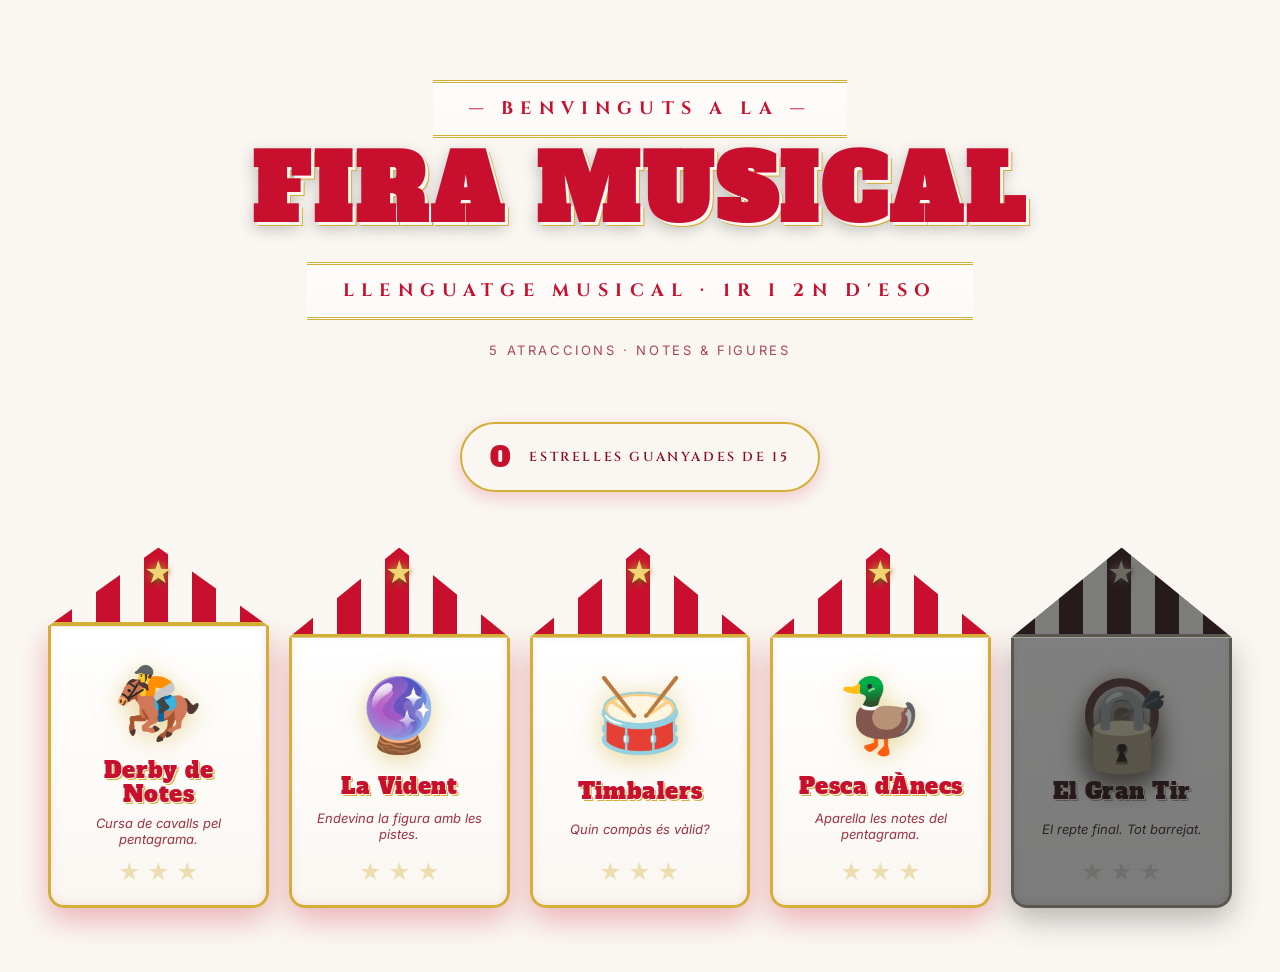
==== index.html @ 07e94fc3 "3" ====
<!DOCTYPE html>
<html lang="ca">
<head>
<meta charset="UTF-8">
<meta name="viewport" content="width=device-width, initial-scale=1.0">
<title>Fira Musical — Llenguatge Musical</title>
<link rel="stylesheet" href="style.css">
<style>
  .hub {
    position: relative;
    min-height: 100vh;
    padding: 48px 32px 64px;
    display: flex;
    flex-direction: column;
    align-items: center;
    gap: 56px;
  }

  .hub-header {
    text-align: center;
    margin-top: 24px;
    animation: entrada-carpa 0.8s cubic-bezier(0.34, 1.56, 0.64, 1) backwards;
  }

  .hub-header h1 {
    font-size: clamp(48px, 7vw, 96px);
    line-height: 1;
    margin-bottom: 18px;
  }

  .hub-header .subtitol {
    font-family: 'Cinzel', serif;
    font-size: clamp(14px, 1.4vw, 18px);
    letter-spacing: 0.4em;
    color: var(--circ-vermell);
    text-transform: uppercase;
    font-weight: 700;
  }

  .hub-header .info-curs {
    margin-top: 14px;
    font-size: 13px;
    color: var(--circ-vermell-fosc);
    letter-spacing: 0.2em;
    text-transform: uppercase;
    opacity: 0.75;
  }

  .marc-cartell {
    position: relative;
    padding: 14px 36px;
    background: linear-gradient(180deg, rgba(255, 255, 255, 0.7) 0%, rgba(255, 255, 255, 0.4) 100%);
    border-top: 3px double var(--circ-daurat);
    border-bottom: 3px double var(--circ-daurat);
    display: inline-block;
    margin: 8px 0;
  }

  .passeig {
    display: grid;
    grid-template-columns: repeat(5, 1fr);
    gap: 20px;
    max-width: 1500px;
    width: 100%;
    padding: 0 16px;
    box-sizing: border-box;
  }

  @media (max-width: 1100px) {
    .passeig { grid-template-columns: repeat(3, 1fr); }
  }
  @media (max-width: 720px) {
    .passeig { grid-template-columns: repeat(2, 1fr); }
  }

  .progres-global {
    display: flex;
    align-items: center;
    gap: 18px;
    padding: 14px 28px;
    margin-top: 8px;
    background: var(--circ-crema);
    border: 2px solid var(--circ-daurat);
    border-radius: 999px;
    box-shadow: 0 6px 18px rgba(200,16,46,0.2);
  }

  .progres-global .num {
    font-family: 'Alfa Slab One', 'Georgia', serif;
    font-size: 28px;
    color: var(--circ-vermell);
  }

  .progres-global .text {
    font-family: 'Cinzel', serif;
    font-size: 13px;
    letter-spacing: 0.2em;
    text-transform: uppercase;
    color: var(--circ-vermell-fosc);
    font-weight: 600;
  }

</style>
</head>
<body>

<div class="fons-circ"></div>

<div class="hub">

  <header class="hub-header">
    <div class="marc-cartell">
      <div class="subtitol">— Benvinguts a la —</div>
    </div>
    <h1 class="titol-circ">Fira Musical</h1>
    <div class="marc-cartell">
      <div class="subtitol">Llenguatge Musical · 1r i 2n d'ESO</div>
    </div>
    <div class="info-curs">5 atraccions · Notes &amp; Figures</div>
  </header>

  <div class="progres-global">
    <span class="num" id="estrelles-total">0</span>
    <span class="text">Estrelles guanyades de <span id="estrelles-max">15</span></span>
  </div>

  <div class="passeig" id="passeig"></div>
</div>


<script>
  const CARPES = [
    {
      id: 'derby',
      nom: 'Derby de Notes',
      icona: '🏇',
      descripcio: 'Cursa de cavalls pel pentagrama.',
      ruta: 'jocs/derby/index.html'
    },
    {
      id: 'vident',
      nom: 'La Vident',
      icona: '🔮',
      descripcio: 'Endevina la figura amb les pistes.',
      ruta: 'jocs/vident/index.html'
    },
    {
      id: 'timbalers',
      nom: 'Timbalers',
      icona: '🥁',
      descripcio: 'Quin compàs és vàlid?',
      ruta: 'jocs/timbalers/index.html'
    },
    {
      id: 'pesca',
      nom: "Pesca d'Ànecs",
      icona: '🦆',
      descripcio: 'Aparella les notes del pentagrama.',
      ruta: 'jocs/pesca/index.html'
    },
    {
      id: 'gran_tir',
      nom: 'El Gran Tir',
      icona: '🎯',
      descripcio: 'El repte final. Tot barrejat.',
      ruta: 'jocs/gran_tir/index.html',
      bloquejat: true
    }
  ];

  const STORAGE_KEY = 'fira_musical_progres';
  const DESBLOQUEIG_GRAN_TIR = 4;

  function carregarProgres() {
    try {
      return JSON.parse(localStorage.getItem(STORAGE_KEY)) || {};
    } catch {
      return {};
    }
  }

  function estrelles(idJoc) {
    const p = carregarProgres();
    return p[idJoc] || 0;
  }

  function estrellesTotalsBase() {
    return CARPES.filter(c => c.id !== 'gran_tir').reduce((t, c) => t + estrelles(c.id), 0);
  }

  function granTirDesbloquejat() {
    return estrellesTotalsBase() >= DESBLOQUEIG_GRAN_TIR;
  }

  function renderEstrelles(n) {
    let html = '';
    for (let i = 0; i < 3; i++) {
      html += `<span class="${i < n ? 'guanyada' : ''}">★</span>`;
    }
    return html;
  }

  function renderPasseig() {
    const passeig = document.getElementById('passeig');
    passeig.innerHTML = '';

    CARPES.forEach((carpa, idx) => {
      const stars = estrelles(carpa.id);
      const bloquejat = carpa.bloquejat && !granTirDesbloquejat();

      const div = document.createElement('div');
      div.className = 'carpa entrada-carpa' + (bloquejat ? ' bloquejada' : '');
      div.style.animationDelay = `${idx * 0.08}s`;

      div.innerHTML = `
        <div class="carpa-tendal"></div>
        <div class="carpa-cos">
          <div class="carpa-icona">${carpa.icona}</div>
          <div class="carpa-nom">${carpa.nom}</div>
          <div class="carpa-descripcio">${carpa.descripcio}</div>
          <div class="carpa-estrelles">${renderEstrelles(stars)}</div>
        </div>
        ${bloquejat ? '<div class="carpa-cadenat">🔒</div>' : ''}
      `;

      div.addEventListener('click', () => {
        if (bloquejat) {
          mostrarMissatgeBloquejat();
          return;
        }
        window.location.href = carpa.ruta;
      });

      passeig.appendChild(div);
    });

    actualitzarComptador();
  }

  function actualitzarComptador() {
    const total = CARPES.reduce((t, c) => t + estrelles(c.id), 0);
    const max = CARPES.length * 3;
    document.getElementById('estrelles-total').textContent = total;
    document.getElementById('estrelles-max').textContent = max;
  }

  function mostrarMissatgeBloquejat() {
    const falten = DESBLOQUEIG_GRAN_TIR - estrellesTotalsBase();
    const msg = document.createElement('div');
    msg.className = 'panel-glass';
    msg.style.cssText = `
      position: fixed; top: 50%; left: 50%; transform: translate(-50%, -50%);
      padding: 32px 48px; z-index: 100; text-align: center;
      animation: entrada-carpa 0.4s ease;
    `;
    msg.innerHTML = `
      <div style="font-size:64px;margin-bottom:12px;">🔒</div>
      <div class="titol-circ" style="font-size:28px;margin-bottom:10px;">Carpa bloquejada</div>
      <div class="text-circ" style="font-size:15px;color:rgba(250,247,242,0.8);">
        Et falten <strong style="color:var(--circ-daurat-clar)">${falten} estrelles</strong>
        per obrir el Gran Tir.
      </div>
    `;
    document.body.appendChild(msg);
    setTimeout(() => msg.remove(), 2000);
  }

  renderPasseig();
</script>

</body>
</html>
---- style.css ----
/* ============================================================
   FIRA MUSICAL — Estètica de circ clàssic
   Paleta: vermell carmesí, daurat, crema, negre profund
   ============================================================ */

@import url('https://fonts.googleapis.com/css2?family=Alfa+Slab+One&family=Cinzel:wght@500;700&family=Inter:wght@400;500;600;700&display=swap');

:root {
  --circ-vermell: #C8102E;
  --circ-vermell-fosc: #8B0E22;
  --circ-vermell-brillant: #E63946;
  --circ-daurat: #D4AF37;
  --circ-daurat-clar: #F2D374;
  --circ-daurat-fosc: #8B6F1A;
  --circ-crema: #FAF7F2;
  --circ-blanc: #FFFFFF;
  --circ-negre: #0A0608;
  --circ-negre-vellut: #1A1014;

  --ombra-daurada: 0 0 24px rgba(212, 175, 55, 0.4);
  --ombra-profunda: 0 12px 40px rgba(0, 0, 0, 0.6);
  --ombra-text: 0 2px 8px rgba(0, 0, 0, 0.8);

  --transicio: 0.35s cubic-bezier(0.4, 0, 0.2, 1);
}

* { box-sizing: border-box; margin: 0; padding: 0; }

html, body {
  width: 100%;
  min-height: 100vh;
  background: var(--circ-crema);
  color: var(--circ-vermell-fosc);
  font-family: 'Inter', system-ui, sans-serif;
  overflow-x: hidden;
  -webkit-font-smoothing: antialiased;
}

/* ============================================================
   FONS — Carpa de circ: ratlles vermelles sobre crema
   ============================================================ */

.fons-circ {
  position: fixed;
  inset: 0;
  background:
    radial-gradient(ellipse at top, rgba(255, 255, 255, 0.6) 0%, transparent 55%),
    radial-gradient(ellipse at bottom, rgba(200, 16, 46, 0.12) 0%, transparent 60%),
    var(--circ-crema);
  z-index: -2;
}

.fons-circ::before {
  content: '';
  position: absolute;
  inset: 0;
  background-image: repeating-linear-gradient(
    90deg,
    rgba(200, 16, 46, 0.10) 0px,
    rgba(200, 16, 46, 0.10) 80px,
    transparent 80px,
    transparent 160px
  );
  opacity: 0.7;
  mask-image: linear-gradient(180deg, black 0%, transparent 60%);
  -webkit-mask-image: linear-gradient(180deg, black 0%, transparent 60%);
}

/* Bombetes parpadejants al voltant */
.fons-circ::after {
  content: '';
  position: absolute;
  inset: 0;
  background-image:
    radial-gradient(circle at 5% 10%, var(--circ-daurat) 0px, transparent 3px),
    radial-gradient(circle at 15% 8%, var(--circ-daurat) 0px, transparent 3px),
    radial-gradient(circle at 28% 12%, var(--circ-daurat) 0px, transparent 3px),
    radial-gradient(circle at 42% 9%, var(--circ-daurat) 0px, transparent 3px),
    radial-gradient(circle at 58% 11%, var(--circ-daurat) 0px, transparent 3px),
    radial-gradient(circle at 72% 8%, var(--circ-daurat) 0px, transparent 3px),
    radial-gradient(circle at 85% 13%, var(--circ-daurat) 0px, transparent 3px),
    radial-gradient(circle at 95% 10%, var(--circ-daurat) 0px, transparent 3px);
  animation: bombetes 3s ease-in-out infinite alternate;
}

@keyframes bombetes {
  0%   { opacity: 0.7; filter: drop-shadow(0 0 6px var(--circ-daurat)); }
  50%  { opacity: 1;   filter: drop-shadow(0 0 14px var(--circ-daurat-fosc)); }
  100% { opacity: 0.85; filter: drop-shadow(0 0 8px var(--circ-daurat)); }
}

/* ============================================================
   TIPOGRAFIA
   ============================================================ */

.titol-circ {
  font-family: 'Alfa Slab One', 'Georgia', serif;
  color: var(--circ-vermell);
  text-shadow:
    3px 3px 0 var(--circ-crema),
    4px 4px 0 var(--circ-daurat),
    0 6px 16px rgba(0, 0, 0, 0.25);
  letter-spacing: 0.04em;
  text-transform: uppercase;
}

.subtitol-circ {
  font-family: 'Cinzel', serif;
  color: var(--circ-vermell-fosc);
  letter-spacing: 0.2em;
  text-transform: uppercase;
  font-weight: 500;
}

.text-circ {
  font-family: 'Inter', sans-serif;
  color: var(--circ-vermell-fosc);
}

/* ============================================================
   COMPONENTS — Glassmorphism + filigrana daurada
   ============================================================ */

.panel-glass {
  background: rgba(250, 247, 242, 0.96);
  border: 2.5px solid var(--circ-daurat);
  border-radius: 20px;
  box-shadow:
    inset 0 1px 0 rgba(255, 255, 255, 0.8),
    0 14px 40px rgba(200, 16, 46, 0.25),
    var(--ombra-profunda);
  color: var(--circ-vermell-fosc);
}

.btn-circ {
  font-family: 'Cinzel', serif;
  font-weight: 700;
  letter-spacing: 0.12em;
  text-transform: uppercase;
  padding: 14px 36px;
  border-radius: 999px;
  border: 2px solid var(--circ-daurat);
  background: linear-gradient(180deg, var(--circ-vermell-brillant) 0%, var(--circ-vermell) 50%, var(--circ-vermell-fosc) 100%);
  color: var(--circ-crema);
  cursor: pointer;
  transition: all var(--transicio);
  box-shadow:
    inset 0 1px 0 rgba(255, 255, 255, 0.25),
    inset 0 -2px 0 rgba(0, 0, 0, 0.3),
    0 6px 16px rgba(200, 16, 46, 0.4);
  text-shadow: var(--ombra-text);
}

.btn-circ:hover {
  transform: translateY(-2px) scale(1.03);
  box-shadow:
    inset 0 1px 0 rgba(255, 255, 255, 0.3),
    inset 0 -2px 0 rgba(0, 0, 0, 0.3),
    0 10px 28px rgba(200, 16, 46, 0.6),
    var(--ombra-daurada);
}

.btn-circ:active { transform: translateY(0) scale(1); }

.btn-circ-secundari {
  background: linear-gradient(180deg, rgba(250, 247, 242, 0.95) 0%, rgba(220, 215, 205, 0.95) 100%);
  color: var(--circ-vermell-fosc);
  border-color: var(--circ-daurat);
}

/* ============================================================
   CARPA — Card amb forma de tenda de circ
   ============================================================ */

.carpa {
  position: relative;
  width: 100%;
  max-width: 280px;
  min-width: 200px;
  height: 360px;
  cursor: pointer;
  transition: transform var(--transicio), filter var(--transicio);
  display: flex;
  flex-direction: column;
  align-items: center;
  text-align: center;
  margin: 0 auto;
}

.carpa:hover:not(.bloquejada) {
  transform: translateY(-8px) scale(1.04);
  filter: drop-shadow(0 20px 30px rgba(200, 16, 46, 0.5));
}

.carpa.bloquejada {
  cursor: not-allowed;
  filter: grayscale(0.85) brightness(0.5);
}

/* Tendal triangular de la carpa */
.carpa-tendal {
  width: 100%;
  height: 90px;
  clip-path: polygon(50% 0%, 100% 100%, 0% 100%);
  background: repeating-linear-gradient(
    90deg,
    var(--circ-vermell) 0,
    var(--circ-vermell) 24px,
    var(--circ-crema) 24px,
    var(--circ-crema) 48px
  );
  border-bottom: 4px solid var(--circ-daurat);
  filter: drop-shadow(0 4px 12px rgba(0, 0, 0, 0.6));
  position: relative;
}

.carpa-tendal::after {
  content: '★';
  position: absolute;
  top: 8px;
  left: 50%;
  transform: translateX(-50%);
  color: var(--circ-daurat-clar);
  font-size: 28px;
  text-shadow: 0 0 8px var(--circ-daurat), 0 2px 4px rgba(0,0,0,0.8);
}

/* Cos de la carpa */
.carpa-cos {
  width: 100%;
  flex: 1;
  background: linear-gradient(180deg, #FFFFFF 0%, var(--circ-crema) 100%);
  border: 3px solid var(--circ-daurat);
  border-top: none;
  border-radius: 0 0 16px 16px;
  padding: 24px 16px 20px;
  display: flex;
  flex-direction: column;
  justify-content: space-between;
  align-items: center;
  box-shadow:
    inset 0 1px 0 rgba(255, 255, 255, 1),
    inset 0 -3px 10px rgba(200, 16, 46, 0.08),
    0 12px 30px rgba(200, 16, 46, 0.3);
}

.carpa-icona {
  font-size: 72px;
  margin: 8px 0 12px;
  filter: drop-shadow(0 4px 12px rgba(212, 175, 55, 0.5));
}

.carpa-nom {
  font-family: 'Alfa Slab One', 'Georgia', serif;
  font-size: 22px;
  color: var(--circ-vermell);
  text-shadow:
    1px 1px 0 var(--circ-crema),
    2px 2px 0 var(--circ-daurat);
  line-height: 1.1;
  letter-spacing: 0.02em;
}

.carpa-descripcio {
  font-size: 13px;
  color: var(--circ-vermell-fosc);
  margin-top: 8px;
  font-style: italic;
  opacity: 0.85;
}

.carpa-estrelles {
  display: flex;
  gap: 6px;
  margin-top: 12px;
  font-size: 22px;
  color: rgba(212, 175, 55, 0.35);
}

.carpa-estrelles .guanyada {
  color: var(--circ-daurat);
  text-shadow: 0 0 10px var(--circ-daurat-clar);
}

.carpa-cadenat {
  position: absolute;
  top: 50%;
  left: 50%;
  transform: translate(-50%, -50%);
  font-size: 80px;
  color: var(--circ-daurat);
  filter: drop-shadow(0 4px 12px rgba(0, 0, 0, 0.8));
  text-shadow: 0 0 24px var(--circ-daurat);
  pointer-events: none;
}

/* ============================================================
   ESTRELLES DE PUNTUACIÓ
   ============================================================ */

.estrella { color: var(--circ-daurat-clar); text-shadow: 0 0 6px var(--circ-daurat); }
.estrella-buida { color: rgba(212, 175, 55, 0.25); }

/* ============================================================
   ANIMACIONS GENÈRIQUES
   ============================================================ */

@keyframes parpelleig-daurat {
  0%, 100% { box-shadow: 0 0 0 rgba(212, 175, 55, 0); }
  50%      { box-shadow: 0 0 24px var(--circ-daurat); }
}

@keyframes entrada-carpa {
  from { opacity: 0; transform: translateY(30px) scale(0.9); }
  to   { opacity: 1; transform: translateY(0) scale(1); }
}

.entrada-carpa { animation: entrada-carpa 0.6s cubic-bezier(0.34, 1.56, 0.64, 1) backwards; }

/* ============================================================
   UTILS
   ============================================================ */

.amagat { display: none !important; }
.hidden { display: none !important; }
.centre { display: flex; align-items: center; justify-content: center; }
.columna { display: flex; flex-direction: column; }
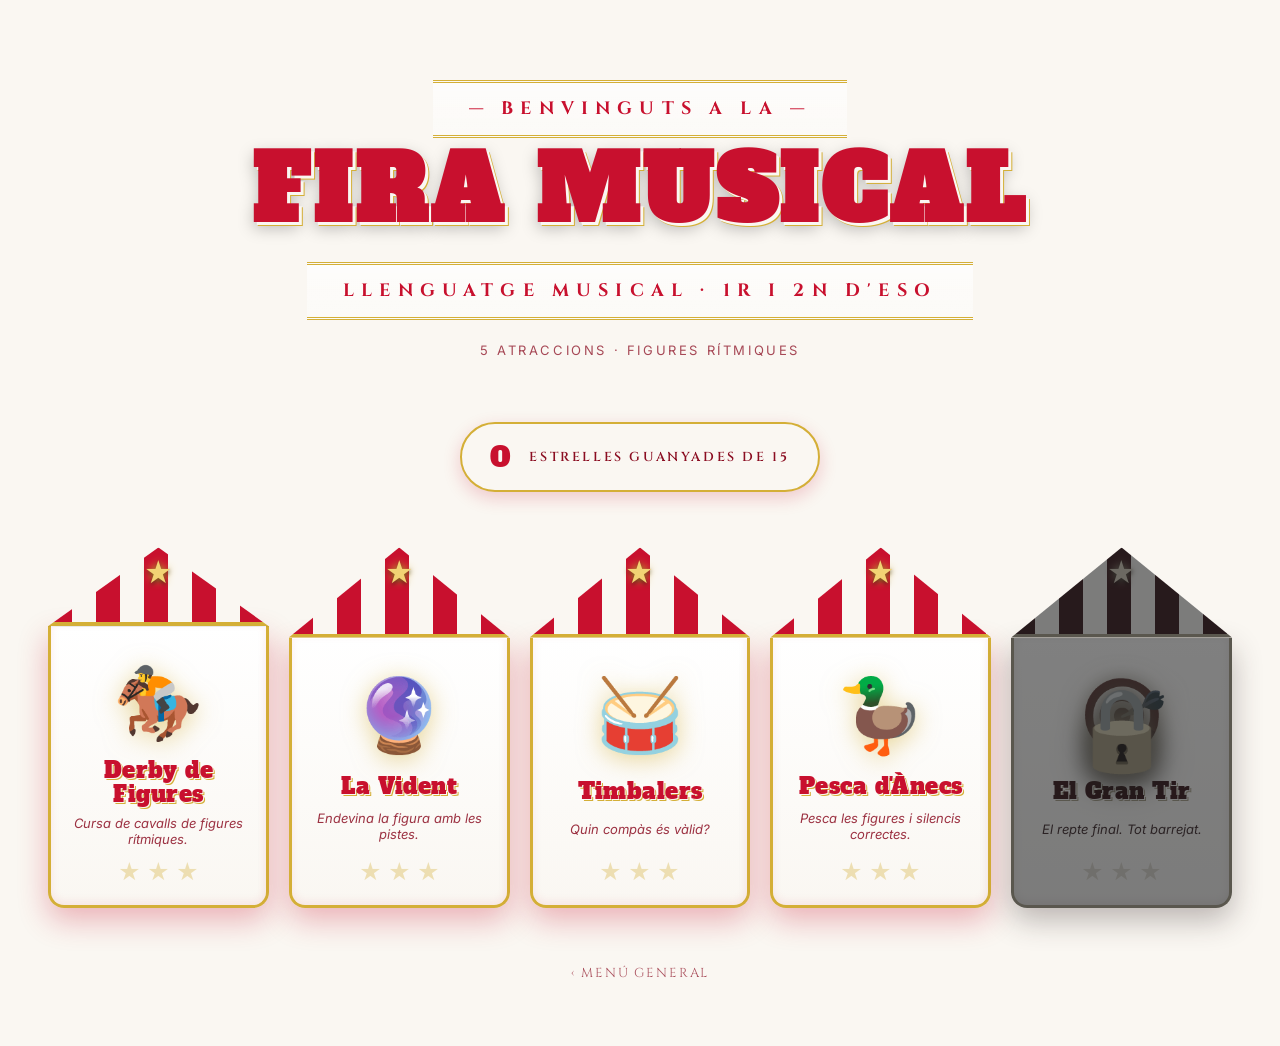
==== commit caa4fac8: "chore: sincronitzar treball local" ====
--- a/index.html
+++ b/index.html
@@ -100,6 +100,18 @@
     font-weight: 600;
   }
 
+  .fira-menu-general {
+    font-family: 'Cinzel', serif;
+    font-size: 13px;
+    letter-spacing: 0.14em;
+    text-transform: uppercase;
+    color: var(--circ-vermell-fosc);
+    text-decoration: none;
+    opacity: 0.7;
+    transition: opacity 0.16s ease, color 0.16s ease;
+  }
+  .fira-menu-general:hover { opacity: 1; color: var(--circ-vermell); }
+
 </style>
 </head>
 <body>
@@ -116,7 +128,7 @@
     <div class="marc-cartell">
       <div class="subtitol">Llenguatge Musical · 1r i 2n d'ESO</div>
     </div>
-    <div class="info-curs">5 atraccions · Notes &amp; Figures</div>
+    <div class="info-curs">5 atraccions · Figures Rítmiques</div>
   </header>
 
   <div class="progres-global">
@@ -125,6 +137,8 @@
   </div>
 
   <div class="passeig" id="passeig"></div>
+
+  <a href="../../index.html" class="fira-menu-general">‹ Menú general</a>
 </div>
 
 
@@ -132,9 +146,9 @@
   const CARPES = [
     {
       id: 'derby',
-      nom: 'Derby de Notes',
+      nom: 'Derby de Figures',
       icona: '🏇',
-      descripcio: 'Cursa de cavalls pel pentagrama.',
+      descripcio: 'Cursa de cavalls de figures rítmiques.',
       ruta: 'jocs/derby/index.html'
     },
     {
@@ -155,7 +169,7 @@
       id: 'pesca',
       nom: "Pesca d'Ànecs",
       icona: '🦆',
-      descripcio: 'Aparella les notes del pentagrama.',
+      descripcio: 'Pesca les figures i silencis correctes.',
       ruta: 'jocs/pesca/index.html'
     },
     {
@@ -256,8 +270,8 @@
     msg.innerHTML = `
       <div style="font-size:64px;margin-bottom:12px;">🔒</div>
       <div class="titol-circ" style="font-size:28px;margin-bottom:10px;">Carpa bloquejada</div>
-      <div class="text-circ" style="font-size:15px;color:rgba(250,247,242,0.8);">
-        Et falten <strong style="color:var(--circ-daurat-clar)">${falten} estrelles</strong>
+      <div class="text-circ" style="font-size:15px;color:var(--circ-vermell-fosc);">
+        Et falten <strong style="color:var(--circ-vermell);">${falten} estrelles</strong>
         per obrir el Gran Tir.
       </div>
     `;
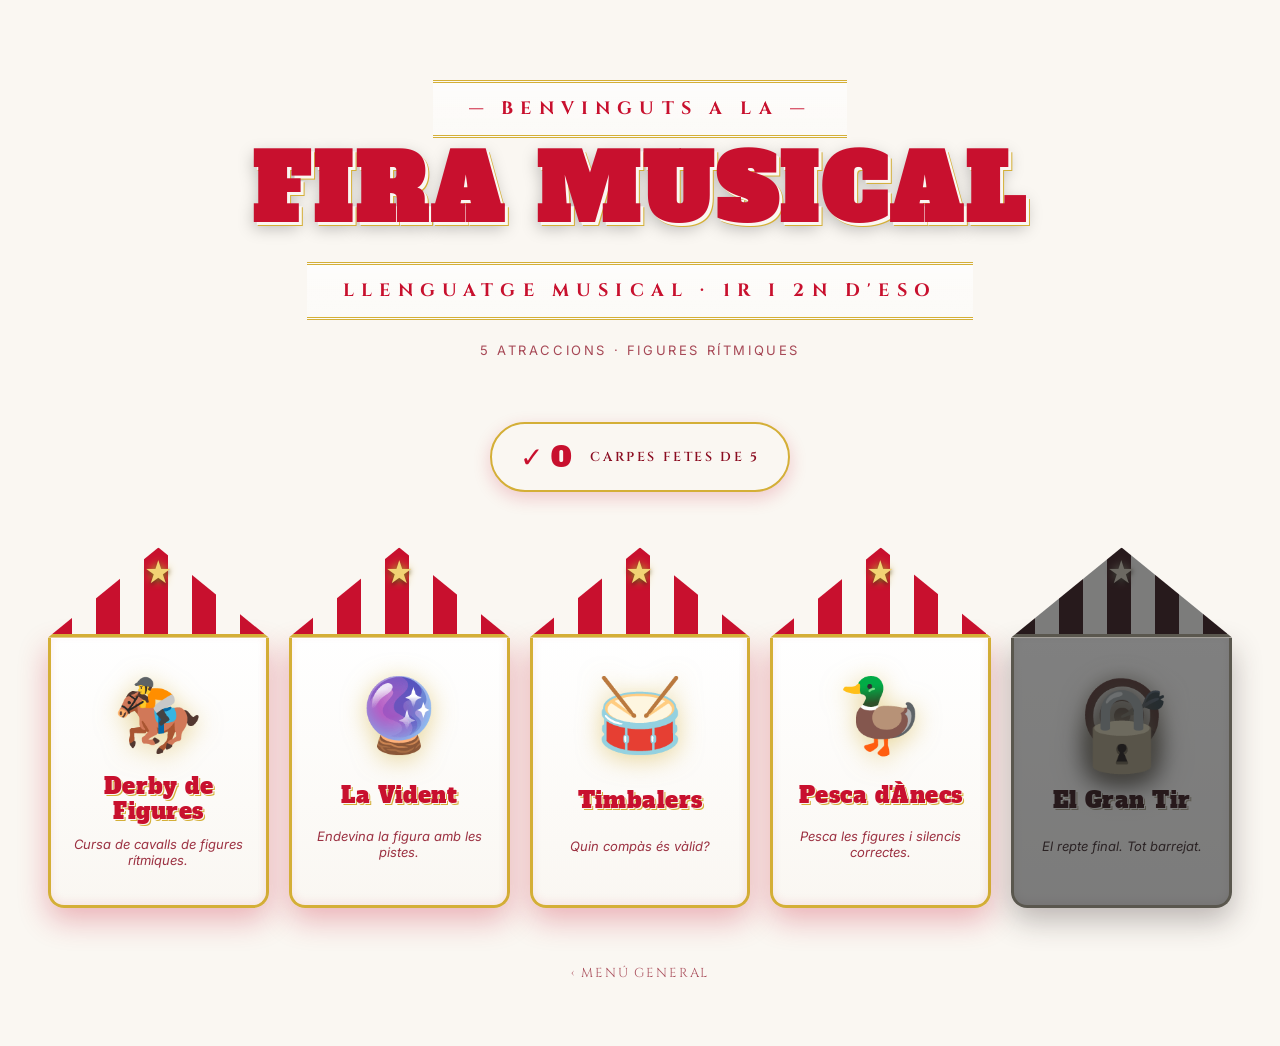
==== commit bcec6fd3: "fix: XP nomes al final, moneder al servidor, jocs impossibles, fet/no fet i casino de destresa" ====
--- a/index.html
+++ b/index.html
@@ -132,13 +132,13 @@
   </header>
 
   <div class="progres-global">
-    <span class="num" id="estrelles-total">0</span>
-    <span class="text">Estrelles guanyades de <span id="estrelles-max">15</span></span>
+    <span class="num" id="estrelles-total">✓ 0</span>
+    <span class="text">Carpes fetes de <span id="estrelles-max">5</span></span>
   </div>
 
   <div class="passeig" id="passeig"></div>
 
-  <a href="../../index.html" class="fira-menu-general">‹ Menú general</a>
+  <a href="../../../_gimnas_1r/index.html?q=ritme" class="fira-menu-general">‹ Menú general</a>
 </div>
 
 
@@ -183,7 +183,7 @@
   ];
 
   const STORAGE_KEY = 'fira_musical_progres';
-  const DESBLOQUEIG_GRAN_TIR = 4;
+  const DESBLOQUEIG_GRAN_TIR = 4;   // carpes fetes (les 4 de base)
 
   function carregarProgres() {
     try {
@@ -198,20 +198,15 @@
     return p[idJoc] || 0;
   }
 
-  function estrellesTotalsBase() {
-    return CARPES.filter(c => c.id !== 'gran_tir').reduce((t, c) => t + estrelles(c.id), 0);
+  // FET = qualsevol estrella > 0 (també partides velles)
+  const feta = idJoc => estrelles(idJoc) > 0;
+
+  function carpesFetesBase() {
+    return CARPES.filter(c => c.id !== 'gran_tir' && feta(c.id)).length;
   }
 
   function granTirDesbloquejat() {
-    return estrellesTotalsBase() >= DESBLOQUEIG_GRAN_TIR;
-  }
-
-  function renderEstrelles(n) {
-    let html = '';
-    for (let i = 0; i < 3; i++) {
-      html += `<span class="${i < n ? 'guanyada' : ''}">★</span>`;
-    }
-    return html;
+    return carpesFetesBase() >= DESBLOQUEIG_GRAN_TIR;
   }
 
   function renderPasseig() {
@@ -219,12 +214,13 @@
     passeig.innerHTML = '';
 
     CARPES.forEach((carpa, idx) => {
-      const stars = estrelles(carpa.id);
+      const fet = feta(carpa.id);
       const bloquejat = carpa.bloquejat && !granTirDesbloquejat();
 
       const div = document.createElement('div');
       div.className = 'carpa entrada-carpa' + (bloquejat ? ' bloquejada' : '');
       div.style.animationDelay = `${idx * 0.08}s`;
+      div.setAttribute('aria-label', `${carpa.nom}${fet ? ', feta' : ''}${bloquejat ? ', bloquejada' : ''}`);
 
       div.innerHTML = `
         <div class="carpa-tendal"></div>
@@ -232,7 +228,7 @@
           <div class="carpa-icona">${carpa.icona}</div>
           <div class="carpa-nom">${carpa.nom}</div>
           <div class="carpa-descripcio">${carpa.descripcio}</div>
-          <div class="carpa-estrelles">${renderEstrelles(stars)}</div>
+          <div class="carpa-estrelles">${fet ? '<span class="guanyada">✓</span>' : ''}</div>
         </div>
         ${bloquejat ? '<div class="carpa-cadenat">🔒</div>' : ''}
       `;
@@ -252,14 +248,12 @@
   }
 
   function actualitzarComptador() {
-    const total = CARPES.reduce((t, c) => t + estrelles(c.id), 0);
-    const max = CARPES.length * 3;
-    document.getElementById('estrelles-total').textContent = total;
-    document.getElementById('estrelles-max').textContent = max;
+    document.getElementById('estrelles-total').textContent = `✓ ${CARPES.filter(c => feta(c.id)).length}`;
+    document.getElementById('estrelles-max').textContent = CARPES.length;
   }
 
   function mostrarMissatgeBloquejat() {
-    const falten = DESBLOQUEIG_GRAN_TIR - estrellesTotalsBase();
+    const falten = DESBLOQUEIG_GRAN_TIR - carpesFetesBase();
     const msg = document.createElement('div');
     msg.className = 'panel-glass';
     msg.style.cssText = `
@@ -271,7 +265,7 @@
       <div style="font-size:64px;margin-bottom:12px;">🔒</div>
       <div class="titol-circ" style="font-size:28px;margin-bottom:10px;">Carpa bloquejada</div>
       <div class="text-circ" style="font-size:15px;color:var(--circ-vermell-fosc);">
-        Et falten <strong style="color:var(--circ-vermell);">${falten} estrelles</strong>
+        Et falten <strong style="color:var(--circ-vermell);">${falten} ${falten === 1 ? 'carpa' : 'carpes'}</strong>
         per obrir el Gran Tir.
       </div>
     `;
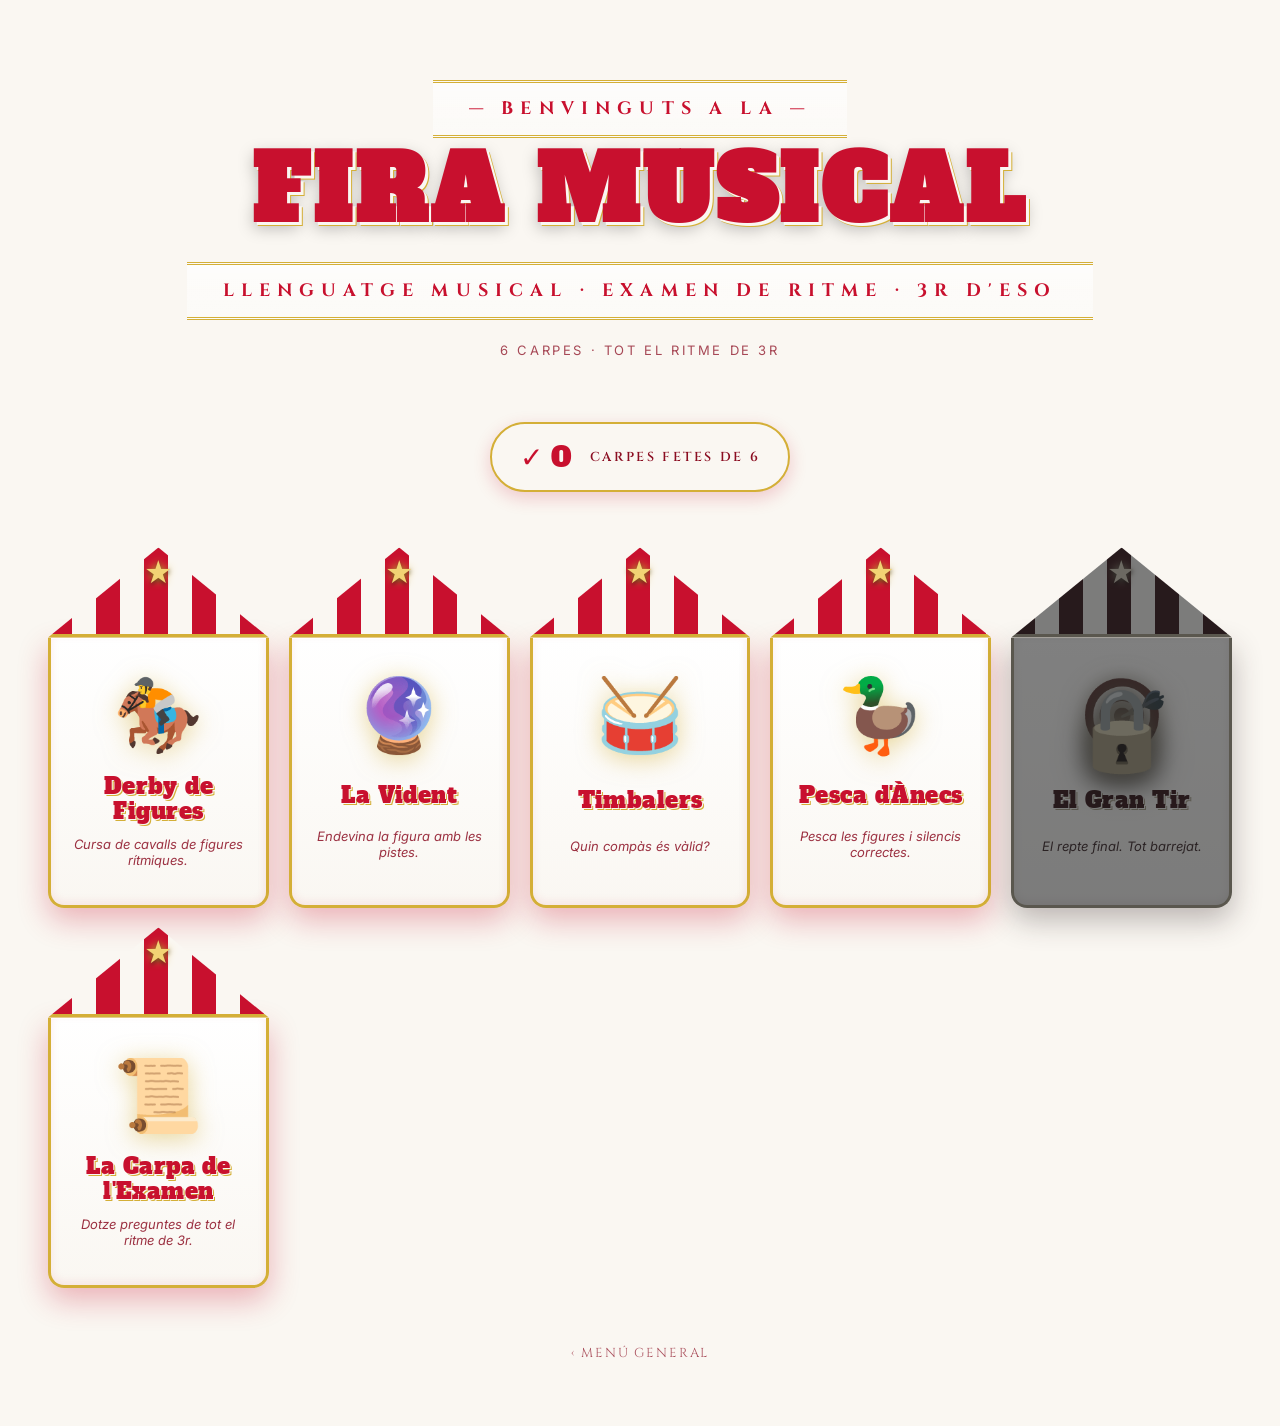
==== commit ddbc08b1: "feat: antitrampes, L'Estudi v9, exàmens de Ritme amb test de síntesi, Olimpíades i Yōkai complets, m" ====
--- a/index.html
+++ b/index.html
@@ -126,9 +126,9 @@
     </div>
     <h1 class="titol-circ">Fira Musical</h1>
     <div class="marc-cartell">
-      <div class="subtitol">Llenguatge Musical · 1r i 2n d'ESO</div>
+      <div class="subtitol">Llenguatge Musical · Examen de ritme · 3r d'ESO</div>
     </div>
-    <div class="info-curs">5 atraccions · Figures Rítmiques</div>
+    <div class="info-curs">6 carpes · Tot el ritme de 3r</div>
   </header>
 
   <div class="progres-global">
@@ -138,10 +138,11 @@
 
   <div class="passeig" id="passeig"></div>
 
-  <a href="../../../_gimnas_1r/index.html?q=ritme" class="fira-menu-general">‹ Menú general</a>
+  <a href="../../../_gimnas/index.html#q/ritme" class="fira-menu-general">‹ Menú general</a>
 </div>
 
 
+<script src="data/stats.js?v=5"></script>
 <script>
   const CARPES = [
     {
@@ -179,11 +180,17 @@
       descripcio: 'El repte final. Tot barrejat.',
       ruta: 'jocs/gran_tir/index.html',
       bloquejat: true
+    },
+    {
+      id: 'examen',
+      nom: "La Carpa de l'Examen",
+      icona: '📜',
+      descripcio: 'Dotze preguntes de tot el ritme de 3r.',
+      ruta: 'jocs/examen/index.html'
     }
   ];
 
   const STORAGE_KEY = 'fira_musical_progres';
-  const DESBLOQUEIG_GRAN_TIR = 4;   // carpes fetes (les 4 de base)
 
   function carregarProgres() {
     try {
@@ -200,11 +207,15 @@
 
   // FET = qualsevol estrella > 0 (també partides velles)
   const feta = idJoc => estrelles(idJoc) > 0;
+  const sencera = idJoc => !!(window.FiraStats && FiraStats.sencera(idJoc));
 
   function carpesFetesBase() {
-    return CARPES.filter(c => c.id !== 'gran_tir' && feta(c.id)).length;
-  }
-
+    return CARPES.filter(c => c.id !== 'gran_tir' && c.id !== 'examen' && feta(c.id)).length;
+  }
+
+  // El Gran Tir s'obre quan TOTES les carpes anteriors estan fetes (Javier,
+  // 30-09-2026). Es compta sobre CARPES perquè si se n'afegeix una, també entri.
+  const DESBLOQUEIG_GRAN_TIR = CARPES.filter(c => c.id !== 'gran_tir' && c.id !== 'examen').length;
   function granTirDesbloquejat() {
     return carpesFetesBase() >= DESBLOQUEIG_GRAN_TIR;
   }
@@ -228,7 +239,7 @@
           <div class="carpa-icona">${carpa.icona}</div>
           <div class="carpa-nom">${carpa.nom}</div>
           <div class="carpa-descripcio">${carpa.descripcio}</div>
-          <div class="carpa-estrelles">${fet ? '<span class="guanyada">✓</span>' : ''}</div>
+          <div class="carpa-estrelles">${sencera(carpa.id) ? '<span class="guanyada">✓</span>' : fet ? '<span class="guanyada" style="opacity:.55" title="Comença­da: acaba-la sencera perquè compti a l\'examen">◐</span>' : ''}</div>
         </div>
         ${bloquejat ? '<div class="carpa-cadenat">🔒</div>' : ''}
       `;
@@ -248,8 +259,11 @@
   }
 
   function actualitzarComptador() {
-    document.getElementById('estrelles-total').textContent = `✓ ${CARPES.filter(c => feta(c.id)).length}`;
+    // 21-10: abans comptava qualsevol estrella; ara només les atraccions senceres (les que compten a l'examen)
+    const n = CARPES.filter(c => sencera(c.id)).length;
+    document.getElementById('estrelles-total').textContent = `✓ ${n}`;
     document.getElementById('estrelles-max').textContent = CARPES.length;
+    if (n === CARPES.length) document.querySelector('.progres-global .text').innerHTML = 'Totes les carpes senceres: <b>examen aprovat</b>';
   }
 
   function mostrarMissatgeBloquejat() {
@@ -276,5 +290,6 @@
   renderPasseig();
 </script>
 
+<script src="/1.Gamificacion/_tools/at-final.js?v=3" async></script>
 </body>
 </html>
